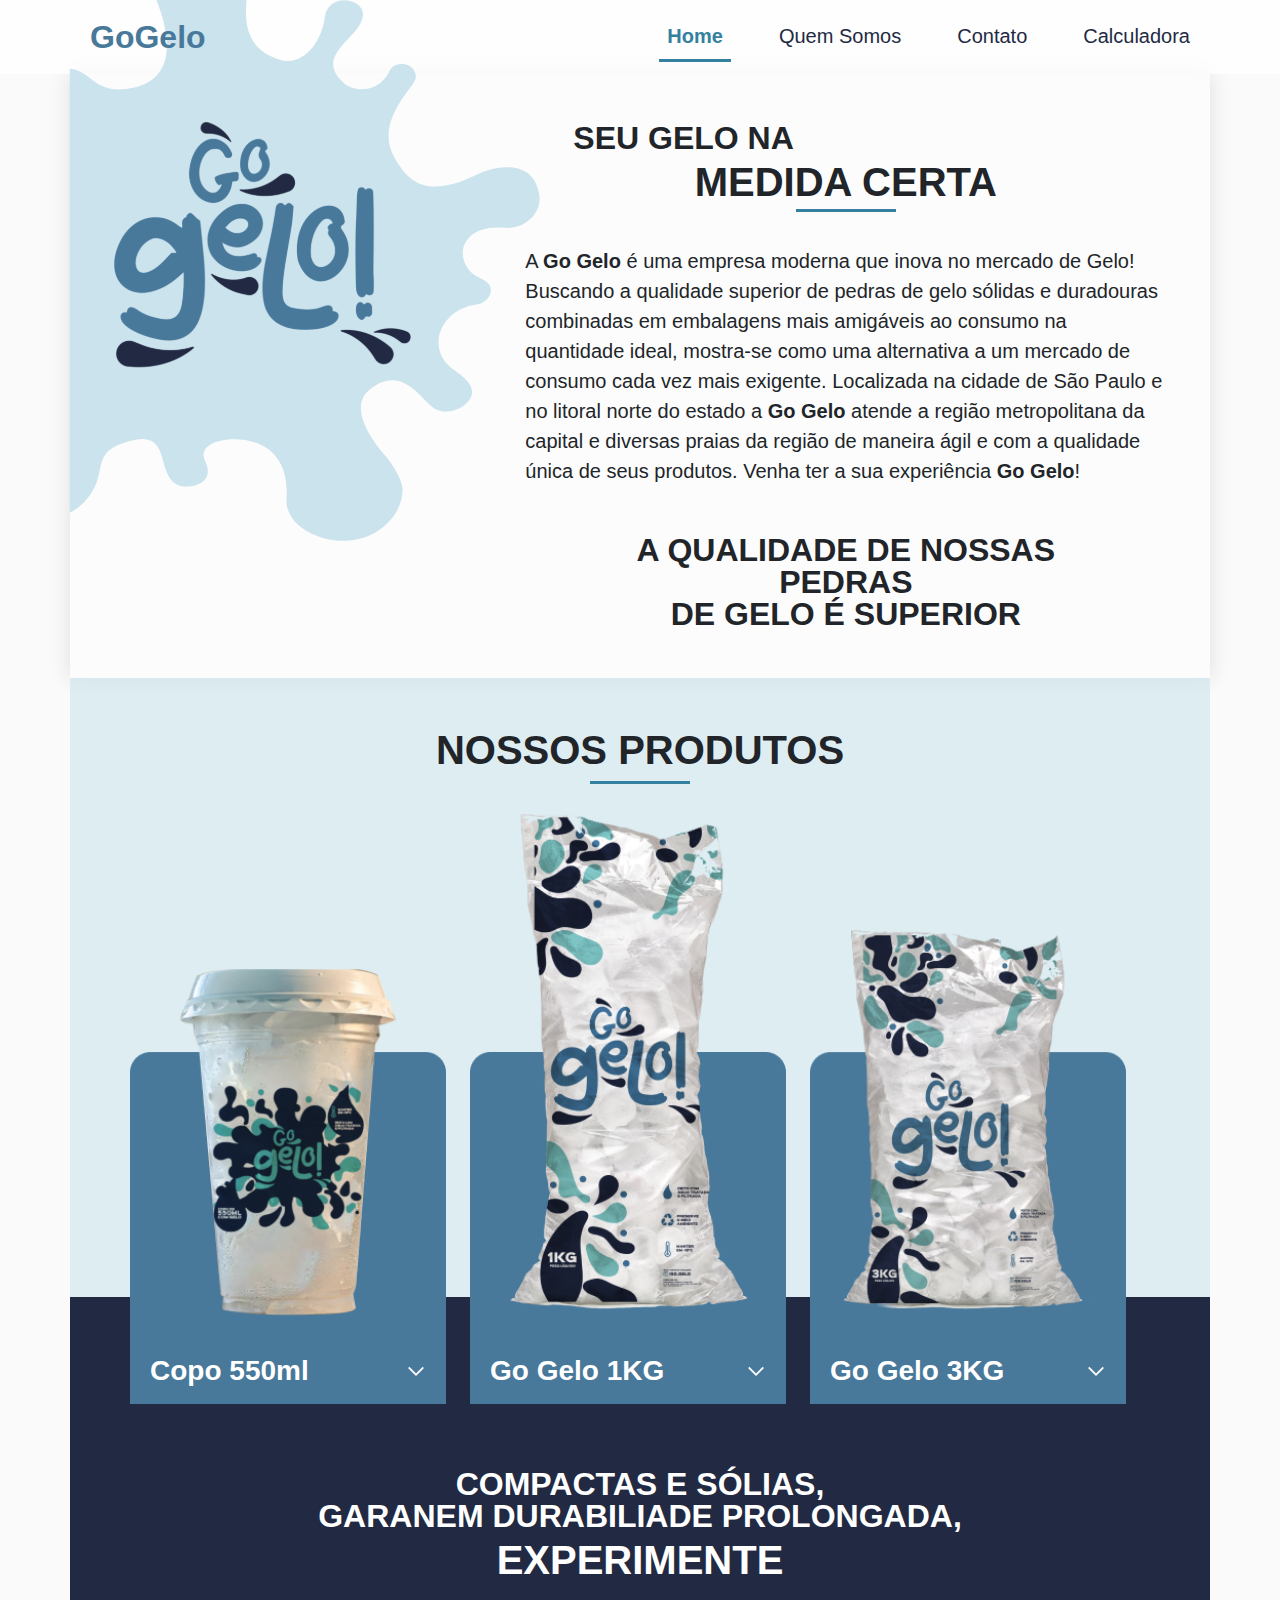
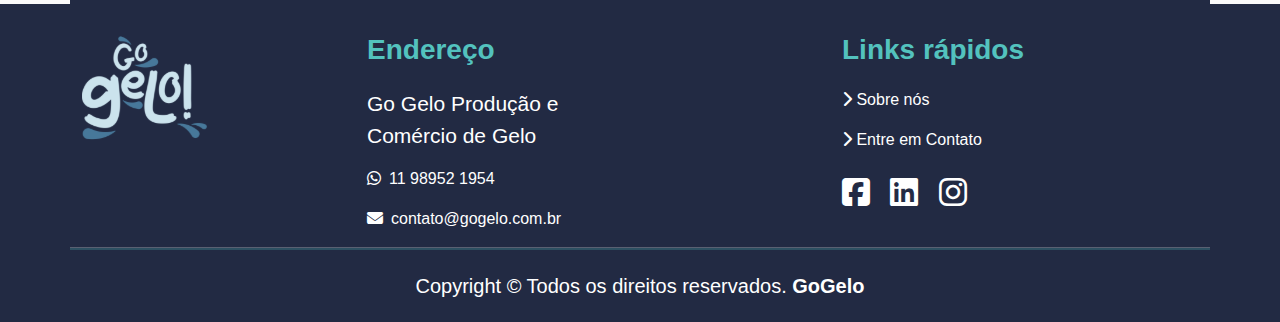
==== index.html @ 447f0b6b "Add files via upload" ====
<!DOCTYPE html>
<html lang="br">

<head>
    <meta charset="UTF-8">
    <meta name="viewport" content="width=device-width, initial-scale=1.0">
    <!-----icon------>
    <link rel="icon" type="imagem/png" href="assets/img/gelo.svg" />
    <!------imports css------->
    <link rel="stylesheet" href="assets/css/bootstrap.css">
    <link rel="stylesheet" href="assets/css/global.css">
    <link rel="stylesheet" href="assets/css/index.css">
    <!------import icons svg------>
    <link rel="stylesheet" href="https://cdnjs.cloudflare.com/ajax/libs/font-awesome/6.2.0/css/all.min.css" />
    <title>Home</title>
</head>

<body>
    <main class="main">
        <!-- menu -->
        <header class="header navbar navbar-expand-lg container-fluid z-2">
            <div class="container position-relative z-2">
                <img src="assets/img/gelo-2.svg" class="position-absolute ice z-0" alt="">
                <a class="navbar-brand fw-bold fs-2 ms-2 z-1 text-logo" href="index.html">GoGelo</a>
                <button class="navbar-toggler" type="button" data-bs-toggle="collapse"
                    data-bs-target="#navbarNavAltMarkup" aria-controls="navbarNavAltMarkup" aria-expanded="false"
                    aria-label="Toggle navigation">
                    <span class="navbar-toggler-icon"></span>
                </button>
                <div class="collapse navbar-collapse z-2" id="navbarNavAltMarkup">
                    <div class="navbar-nav ms-auto">
                        <a class="nav-link active" aria-current="page" href="index.html">Home</a>
                        <a class="nav-link" href="quemsomos.html">Quem Somos</a>
                        <a class="nav-link" href="contato.html">Contato</a>
                        <a class="nav-link" href="calculadora.html">Calculadora</a>
                    </div>
                </div>
            </div>
        </header>
        <!-- sessão 1 -->
        <section class="container">
            <div class="row justify-content-evenly white z-3">
                <div class="col-lg-4 mt-5 z-2">
                    <img src="assets/img/logo-1.svg" class="logo z-2">
                </div>
                <div class="col-lg-7 z-3">
                    <div class="row">
                        <h2 class="text-uppercase fw-bold lh-1 text-start mt-5 ms-5">Seu gelo na</h2>
                        <h1 class="text-uppercase fw-bold lh-1 text-center">medida certa</h1>
                        <div class="text-justify lh-base fs-5 mt-4">
                            A <span class="fw-bold">Go Gelo</span> é uma empresa moderna que inova no mercado de
                            Gelo! Buscando a
                            qualidade superior de pedras de gelo sólidas e duradouras combinadas em embalagens mais
                            amigáveis ao consumo na quantidade ideal, mostra-se como uma alternativa a um mercado de
                            consumo cada vez mais exigente.
                            Localizada na cidade de São Paulo e no litoral norte do estado a <span class="fw-bold">Go
                                Gelo</span>
                            atende
                            a região metropolitana da capital e diversas praias da região de maneira ágil e com a
                            qualidade única de seus produtos.
                            Venha ter a sua experiência <span class="fw-bold">Go Gelo</span>!
                        </div>
                    </div>
                    <h2 class=" text-uppercase fw-bold text-center m-5 lh-1">A QUALIDADE DE NOSSAS PEDRAS
                        <br>DE GELO É SUPERIOR
                    </h2>
                </div>
            </div>
        </section>
        <!-- sessão 2 -->
        <section class="container-fluid details">
            <div class="container blue p-5 position-relative">
                <h1 class="text-uppercase fw-bold text-center">Nossos Produtos</h1>
                <div class="row mt-4 container justify-content-center align-items-end">
                    <!-- card 1 -->
                    <div class="col-xl-4 z-1 card-box">
                        <div class="card bg-transparent border-0 position-relative">
                            <img src="assets/img/Gelo_Copo.png" class="">
                        </div>
                        <div class="accordion accordion-flush" id="accordionFlushExample">
                            <div class="accordion-item">
                                <h2 class="accordion-header" id="flush-headingOne">
                                    <button class="accordion-button fw-bold fs-3 collapsed" type="button"
                                        data-bs-toggle="collapse" data-bs-target="#flush-collapseOne"
                                        aria-expanded="false" aria-controls="flush-collapseOne">
                                        Copo 550ml
                                    </button>
                                </h2>
                                <div id="flush-collapseOne" class="accordion-collapse collapse"
                                    aria-labelledby="flush-headingOne" data-bs-parent="#accordionFlushExample">
                                    <div class="accordion-body">Na medida certa para gelar a sua
                                        bebida na hora. Embalado em
                                        copo resistente e lacrado com a
                                        qualidade Go Gelo.</div>
                                </div>
                            </div>
                        </div>
                    </div>
                    <!-- card 2 -->
                    <div class="col-xl-4 z-1 card-box">
                        <div class="card bg-transparent border-0">
                            <img src="assets/img/Gelo_1K.png" class="img-box">
                        </div>
                        <div class="accordion accordion-flush" id="accordionFlushExample">
                            <div class="accordion-item">
                                <h2 class="accordion-header" id="flush-headingTwo">
                                    <button class="accordion-button fw-bold fs-3 collapsed" type="button"
                                        data-bs-toggle="collapse" data-bs-target="#flush-collapseTwo"
                                        aria-expanded="false" aria-controls="flush-collapseTwo">
                                        Go Gelo 1KG
                                    </button>
                                </h2>
                                <div id="flush-collapseTwo" class="accordion-collapse collapse"
                                    aria-labelledby="flush-headingTwo" data-bs-parent="#accordionFlushExample">
                                    <div class="accordion-body">Saco ideal para transporte e
                                        armazenamento fácil. Cabe em
                                        qualquer canto de seu congelador!
                                        Seu formato anatômico facilita
                                        carregar para onde quiser e dividir
                                        com seus amigos.</div>
                                </div>
                            </div>
                        </div>
                    </div>
                    <!-- card 3 -->
                    <div class="col-xl-4 z-1 card-box">
                        <div class="card bg-transparent border-0">
                            <img src="assets/img/Gelo_3K.png" class="img-box">
                        </div>
                        <div class="accordion accordion-flush" id="accordionFlushExample">
                            <div class="accordion-item">
                                <h2 class="accordion-header" id="flush-headingThree">
                                    <button class="accordion-button fw-bold fs-3 collapsed" type="button"
                                        data-bs-toggle="collapse" data-bs-target="#flush-collapseThree"
                                        aria-expanded="false" aria-controls="flush-collapseThree">
                                        Go Gelo 3KG
                                    </button>
                                </h2>
                                <div id="flush-collapseThree" class="accordion-collapse collapse"
                                    aria-labelledby="flush-headingThree" data-bs-parent="#accordionFlushExample">
                                    <div class="accordion-body">Tradicional saco de gelo de 3 Kg
                                        como você nunca viu. Muitos drinks
                                        e diversos usos no mais puro gelo
                                        com qualidade inédita. Perfeito
                                        também para usar em seu cooler
                                        sem desperdício!</div>
                                </div>
                            </div>
                        </div>
                    </div>
                </div>
            </div>
        </section>
        <div class=" titles container text-center p-3 darkblue">
            <h2 class="fw-bold fs-2 lh-1">COMPACTAS E SÓLIAS, <br>GARANEM DURABILIADE PROLONGADA,</h2>
            <h2 class="fw-bold fs-1 lh-1">EXPERIMENTE</h2>
        </div>
    </main>
    <!-- footer -->
    <footer class="footer pt-3 pb-3">
        <div class="container text-center text-md-start">
            <div class="row text-center text-md-start">
                <!-- coluna logo -->
                <div class="icon col-md-2 col-lg-2 col-xl-2h mt-3">
                    <img src="assets/img/logo-2.svg" class="" alt="">
                </div>
                <!-- coluna endereço -->
                <div class="col-md-3 col-lg-3 col-xl-3 mx-auto mt-3">
                    <h3 class="mb-4 fw-bold lh-1">Endereço</h3>
                    <p class="sub-title">Go Gelo Produção e Comércio de Gelo</p>
                    <p>
                        <li class="fa-brands fa-whatsapp me-2"></li>11 98952 1954
                    </p>
                    <p>
                        <li class="fa-solid fa-envelope me-2"></li></i>contato@gogelo.com.br
                    </p>
                </div>
                <!-- coluna links rápidos -->
                <div class="col-md-3 col-lg-3 col-xl-3 mx-auto mt-3">
                    <h3 class="mb-4 fw-bold lh-1">Links rápidos</h3>
                    <p><a href="quemsomos.html" class="text-decoration-none"><i class="fa-solid fa-chevron-right"></i>
                            Sobre nós</a></p>
                    <p><a href="contato.html" class="text-decoration-none"><i class="fa-solid fa-chevron-right"></i>
                            Entre em Contato</a></p>
                    <ul class="list-unstylead list-inline">
                        <li class="list-inline-item"><i class="fa-brands fa-square-facebook fa-2x"></i><a href=""></a>
                        </li>
                        <li class="list-inline-item"><i class="fa-brands fa-linkedin fa-2x m-2"></i><a href=""></a></li>
                        <li class="list-inline-item"><i class="fa-brands fa-instagram fa-2x"></i><a href=""></a></li>
                    </ul>
                </div>
                <hr class="mb-4">
                <div class="text-center">
                    <h5>Copyright &copy; Todos os direitos reservados. <span class="fw-bold">GoGelo</span></h5>
                </div>
            </div>
        </div>
    </footer>
    <!-- js bootstrap -->
    <script src="https://cdn.jsdelivr.net/npm/bootstrap@5.2.3/dist/js/bootstrap.bundle.min.js"></script>
    <script src="assets/js/contato.js"></script>
</body>

</html>
---- assets/css/global.css ----
@import url('https://fonts.cdnfonts.com/css/sinkin-sans-400-regular?styles=16766,16759,16767,16769,16771');

* {
    padding: 0;
    margin: 0;
    border: 0;
    box-sizing: border-box;
    font-family: 'Sinkin Sans 400 Regular 400', sans-serif;
    scroll-behavior: smooth;
}

body {
    background: var(--lightgrey);
}

:root {
    --darkblue: #222A43;
    --bluepen: #48789A;
    --blue: #33809F;
    --blueice: #53C2BE;
    --lightblue: #CBE4ED;
    --lightgrey: #FAFAFA;
    --white: #FFFFFF;

    --tran-02: all 0.2s ease;
    --tran-03: all 0.3s ease;
    --tran-04: all 0.4s ease;
    --tran-05: all 0.5s ease;
    --tran-06: all 0.6s ease;
    --tran-07: all 0.7s ease;

    --shadow: 0 0 20px 1px rgb(0 0 0 / 10%);
}

h1 {
    margin-bottom: 10px;
    padding-bottom: 10px;
    position: relative;
}

h1:after {
    content: "";
    position: absolute;
    display: block;
    width: 100px;
    height: 3px;
    background: var(--blue);
    left: 0;
    right: 0;
    bottom: 0;
    margin: auto;
}

/* backgrounds */
.white {
    background: #ffffff65;
    box-shadow: var(--shadow);
    z-index: 2;
}

.blue {
    background: #cbe4ed98;
}

.darkblue {
    background-color: var(--darkblue);
}

/* header */
.header {
    background: #ffffffbb;
}

.text-logo {
    color: var(--bluepen);
}

.nav-link {
    margin-left: 40px;
    font-size: 20px;
    color: var(--darkblue);
}

.navbar-nav .nav-link.active {
    font-weight: bold;
    color: var(--blue);
    border-bottom: 3px solid var(--blue);
}

/* footer */
.footer .icon {
    height: 10px;
}

.footer {
    background: var(--darkblue);
    color: var(--white);
    list-style: none;
}

.footer h3 {
    color: var(--blueice);
}

.sub-title {
    font-size: 21px;
}

hr {
    color: var(--blue-ice);
    border-bottom: 2px solid var(--blueice);
}

.fa-brands,
.fa-solid {
    color: var(--blue-ice);
}

a {
    color: var(--white);
}
---- assets/css/index.css ----
.logo {
    width: 300px;
}

.ice {
    top: -300px;
    left: -162px;
}

.accordion-button {
    color: var(--white) !important;
    border-color: var(--white);
    background: var(--bluepen) !important;
}

.accordion-button::after {
    content: "";
    background-image: url("../img/arrow-down.png") !important;
}

.accordion-button:active,
.accordion-button:focus {
    border: none !important;
}

/* .card-box {
    z-index: 1;
} */

.blue:after {
    content: "";
    position: absolute;
    bottom: 0;
    left: 0;
    right: 0;
    height: calc(20%);
    background-color: var(--darkblue);
}

.titles {
    color: var(--white);
}
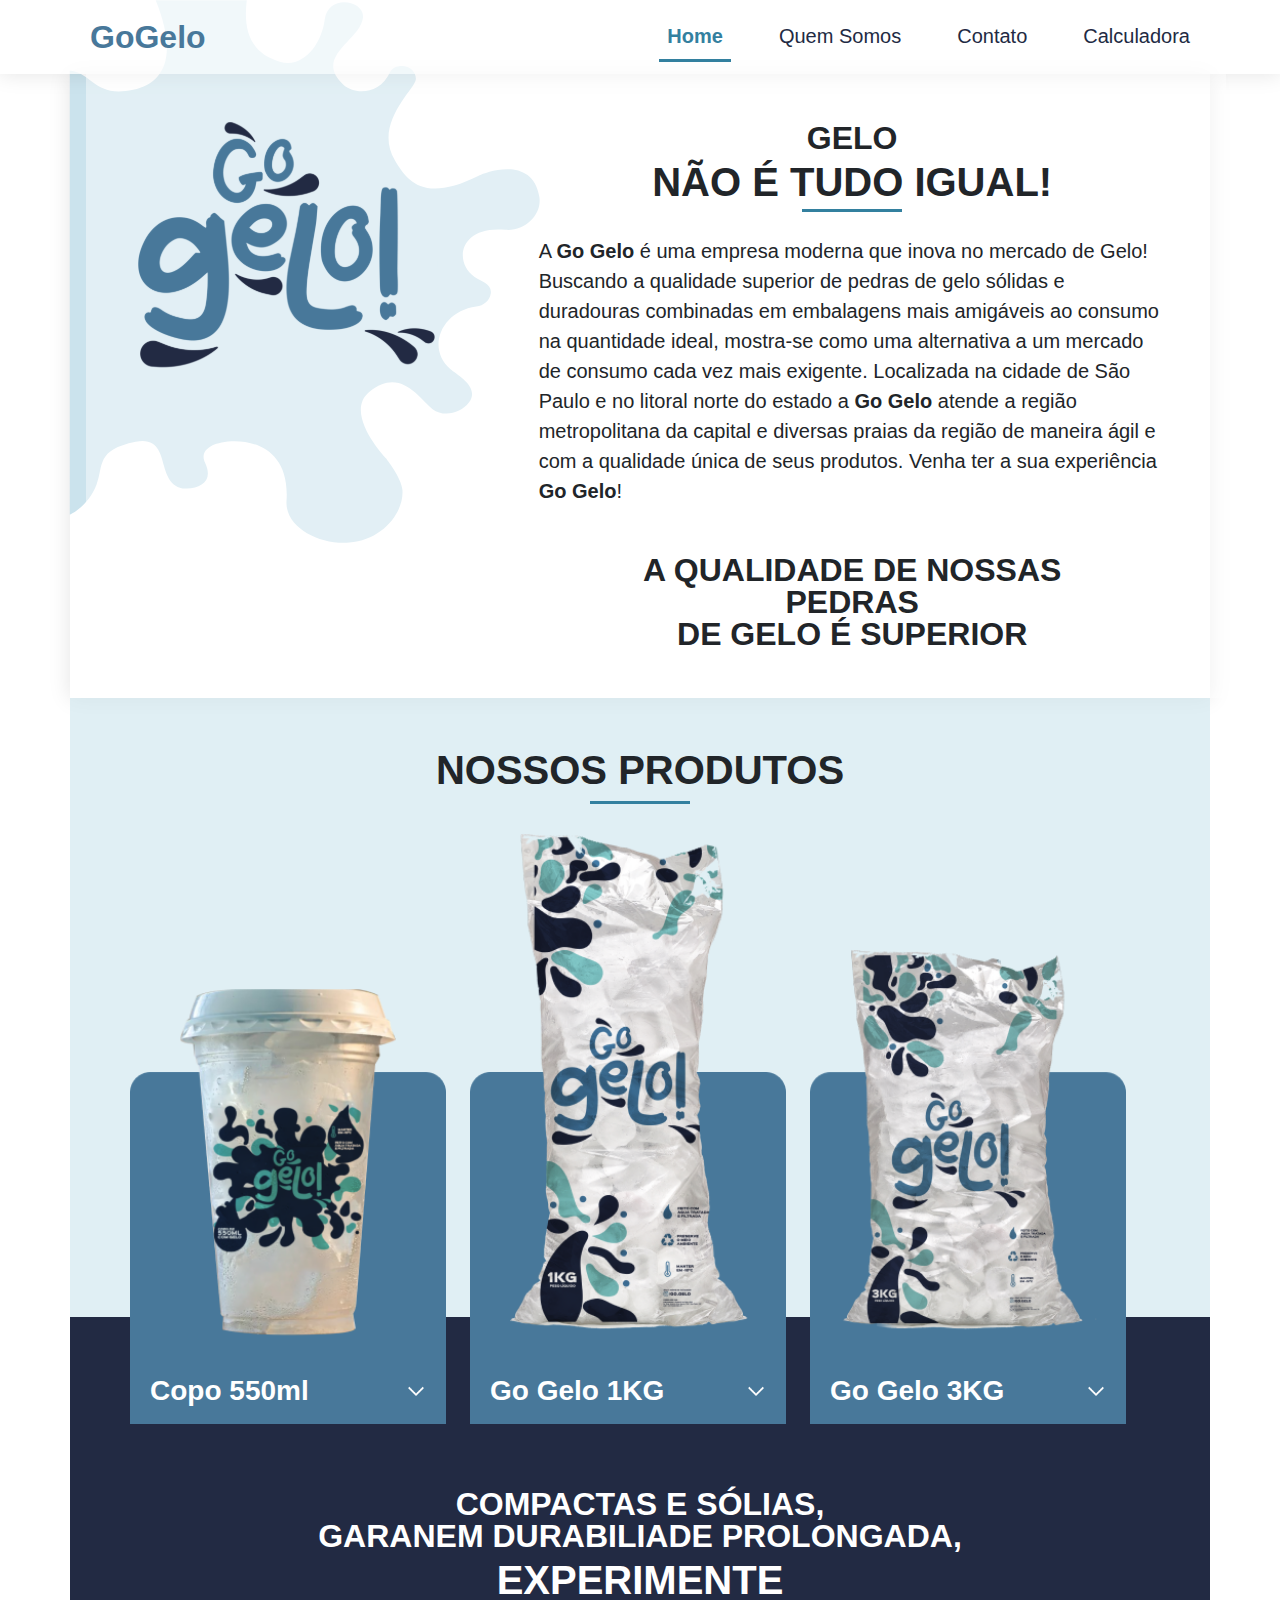
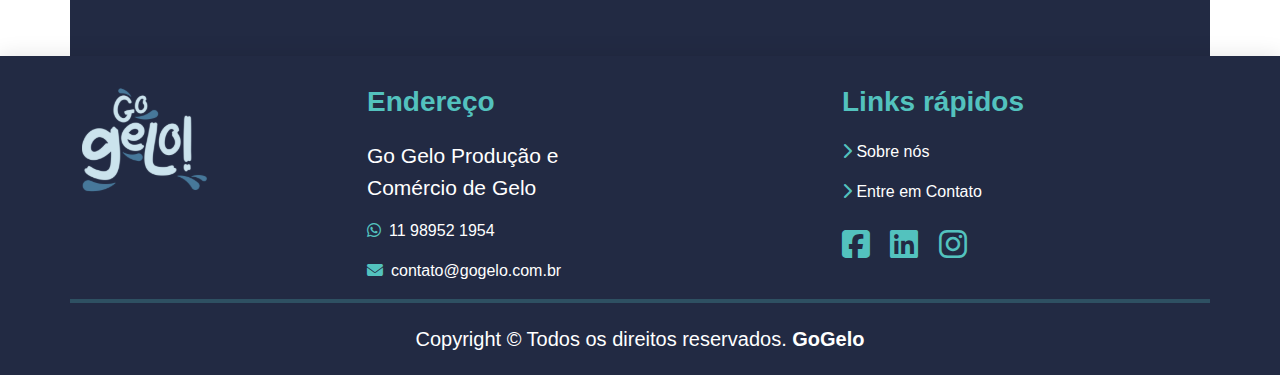
==== commit ade3fb96: "Add files via upload" ====
--- a/index.html
+++ b/index.html
@@ -18,16 +18,15 @@
 <body>
     <main class="main">
         <!-- menu -->
-        <header class="header navbar navbar-expand-lg container-fluid z-2">
-            <div class="container position-relative z-2">
-                <img src="assets/img/gelo-2.svg" class="position-absolute ice z-0" alt="">
-                <a class="navbar-brand fw-bold fs-2 ms-2 z-1 text-logo" href="index.html">GoGelo</a>
+        <header class="navbar navbar-expand-lg container-fluid header z-2">
+            <div class="container">
+                <a class="navbar-brand fw-bold fs-2 ms-2 z-3 text-logo" href="index.html">GoGelo</a>
                 <button class="navbar-toggler" type="button" data-bs-toggle="collapse"
                     data-bs-target="#navbarNavAltMarkup" aria-controls="navbarNavAltMarkup" aria-expanded="false"
                     aria-label="Toggle navigation">
                     <span class="navbar-toggler-icon"></span>
                 </button>
-                <div class="collapse navbar-collapse z-2" id="navbarNavAltMarkup">
+                <div class="collapse navbar-collapse" id="navbarNavAltMarkup">
                     <div class="navbar-nav ms-auto">
                         <a class="nav-link active" aria-current="page" href="index.html">Home</a>
                         <a class="nav-link" href="quemsomos.html">Quem Somos</a>
@@ -38,33 +37,39 @@
             </div>
         </header>
         <!-- sessão 1 -->
-        <section class="container">
-            <div class="row justify-content-evenly white z-3">
-                <div class="col-lg-4 mt-5 z-2">
-                    <img src="assets/img/logo-1.svg" class="logo z-2">
-                </div>
-                <div class="col-lg-7 z-3">
-                    <div class="row">
-                        <h2 class="text-uppercase fw-bold lh-1 text-start mt-5 ms-5">Seu gelo na</h2>
-                        <h1 class="text-uppercase fw-bold lh-1 text-center">medida certa</h1>
+        <section class="container  white-shadow">
+            <div class="row  position-relative">
+                <div class="image-position z-1">
+                    <img src="assets/img/gelo.svg" class="position-absolute ice" alt="">
+                </div>
+                <div class="container row justify-content-evenly z-2 white mx-3">
+                    <div class="col-lg-4 mt-5">
+                        <div class="">
+                            <img src="assets/img/logo-1.svg" class="logo">
+                        </div>
+                    </div>
+                    <div class="col-lg-7 me-2">
+                        <h2 class="text-uppercase fw-bold lh-1 text-center mt-5">Gelo</h2>
+                        <h1 class="text-uppercase fw-bold lh-1 text-center"> não é tudo igual!</h1>
                         <div class="text-justify lh-base fs-5 mt-4">
-                            A <span class="fw-bold">Go Gelo</span> é uma empresa moderna que inova no mercado de
+                            A <strong>Go Gelo</strong> é uma empresa moderna que inova no mercado de
                             Gelo! Buscando a
                             qualidade superior de pedras de gelo sólidas e duradouras combinadas em embalagens mais
                             amigáveis ao consumo na quantidade ideal, mostra-se como uma alternativa a um mercado de
                             consumo cada vez mais exigente.
-                            Localizada na cidade de São Paulo e no litoral norte do estado a <span class="fw-bold">Go
-                                Gelo</span>
+                            Localizada na cidade de São Paulo e no litoral norte do estado a <strong>Go
+                                Gelo</strong>
                             atende
                             a região metropolitana da capital e diversas praias da região de maneira ágil e com a
                             qualidade única de seus produtos.
-                            Venha ter a sua experiência <span class="fw-bold">Go Gelo</span>!
-                        </div>
-                    </div>
-                    <h2 class=" text-uppercase fw-bold text-center m-5 lh-1">A QUALIDADE DE NOSSAS PEDRAS
-                        <br>DE GELO É SUPERIOR
-                    </h2>
-                </div>
+                            Venha ter a sua experiência <strong>Go Gelo</strong>!
+                        </div>
+                        <h2 class=" text-uppercase fw-bold text-center m-5 lh-1">A QUALIDADE DE NOSSAS PEDRAS
+                            <br>DE GELO É SUPERIOR
+                        </h2>
+                    </div>
+                </div>
+
             </div>
         </section>
         <!-- sessão 2 -->
@@ -73,7 +78,7 @@
                 <h1 class="text-uppercase fw-bold text-center">Nossos Produtos</h1>
                 <div class="row mt-4 container justify-content-center align-items-end">
                     <!-- card 1 -->
-                    <div class="col-xl-4 z-1 card-box">
+                    <div class="col-xl-4 z-2 card-box">
                         <div class="card bg-transparent border-0 position-relative">
                             <img src="assets/img/Gelo_Copo.png" class="">
                         </div>
@@ -88,7 +93,8 @@
                                 </h2>
                                 <div id="flush-collapseOne" class="accordion-collapse collapse"
                                     aria-labelledby="flush-headingOne" data-bs-parent="#accordionFlushExample">
-                                    <div class="accordion-body">Na medida certa para gelar a sua
+                                    <div class="accordion-body fs-5 text-center fw-bold">
+                                        Na medida certa para gelar a sua
                                         bebida na hora. Embalado em
                                         copo resistente e lacrado com a
                                         qualidade Go Gelo.</div>
@@ -97,7 +103,7 @@
                         </div>
                     </div>
                     <!-- card 2 -->
-                    <div class="col-xl-4 z-1 card-box">
+                    <div class="col-xl-4 z-2 card-box">
                         <div class="card bg-transparent border-0">
                             <img src="assets/img/Gelo_1K.png" class="img-box">
                         </div>
@@ -112,7 +118,7 @@
                                 </h2>
                                 <div id="flush-collapseTwo" class="accordion-collapse collapse"
                                     aria-labelledby="flush-headingTwo" data-bs-parent="#accordionFlushExample">
-                                    <div class="accordion-body">Saco ideal para transporte e
+                                    <div class="accordion-body fs-5 text-center fw-bold">Saco ideal para transporte e
                                         armazenamento fácil. Cabe em
                                         qualquer canto de seu congelador!
                                         Seu formato anatômico facilita
@@ -123,7 +129,7 @@
                         </div>
                     </div>
                     <!-- card 3 -->
-                    <div class="col-xl-4 z-1 card-box">
+                    <div class="col-xl-4 z-2 card-box">
                         <div class="card bg-transparent border-0">
                             <img src="assets/img/Gelo_3K.png" class="img-box">
                         </div>
@@ -138,7 +144,8 @@
                                 </h2>
                                 <div id="flush-collapseThree" class="accordion-collapse collapse"
                                     aria-labelledby="flush-headingThree" data-bs-parent="#accordionFlushExample">
-                                    <div class="accordion-body">Tradicional saco de gelo de 3 Kg
+                                    <div class="accordion-body fs-5 text-center fw-bold">
+                                        Tradicional saco de gelo de 3 Kg
                                         como você nunca viu. Muitos drinks
                                         e diversos usos no mais puro gelo
                                         com qualidade inédita. Perfeito
@@ -151,7 +158,7 @@
                 </div>
             </div>
         </section>
-        <div class=" titles container text-center p-3 darkblue">
+        <div class=" titles container text-center pt-3 pb-5 darkblue">
             <h2 class="fw-bold fs-2 lh-1">COMPACTAS E SÓLIAS, <br>GARANEM DURABILIADE PROLONGADA,</h2>
             <h2 class="fw-bold fs-1 lh-1">EXPERIMENTE</h2>
         </div>
--- a/assets/css/global.css
+++ b/assets/css/global.css
@@ -9,16 +9,13 @@
     scroll-behavior: smooth;
 }
 
-body {
-    background: var(--lightgrey);
-}
-
 :root {
     --darkblue: #222A43;
     --bluepen: #48789A;
     --blue: #33809F;
     --blueice: #53C2BE;
     --lightblue: #CBE4ED;
+    --grey: #ADB5BD;
     --lightgrey: #FAFAFA;
     --white: #FFFFFF;
 
@@ -51,17 +48,22 @@
     margin: auto;
 }
 
-/* backgrounds */
-.white {
-    background: #ffffff65;
+/* backgrounds body */
+.white-shadow {
+    background: #ffffff70;
     box-shadow: var(--shadow);
-    z-index: 2;
 }
 
+.white {
+    background: #ffffff70;
+}
+
+/* backgrounds section-2 main page */
 .blue {
     background: #cbe4ed98;
 }
 
+/* backgrounds footer */
 .darkblue {
     background-color: var(--darkblue);
 }
@@ -69,6 +71,7 @@
 /* header */
 .header {
     background: #ffffffbb;
+    box-shadow: var(--shadow);
 }
 
 .text-logo {
@@ -96,6 +99,7 @@
     background: var(--darkblue);
     color: var(--white);
     list-style: none;
+    box-shadow: var(--shadow);
 }
 
 .footer h3 {
@@ -107,13 +111,13 @@
 }
 
 hr {
-    color: var(--blue-ice);
-    border-bottom: 2px solid var(--blueice);
+    color: var(--blueice);
+    border: 2px solid var(--blueice);
 }
 
 .fa-brands,
 .fa-solid {
-    color: var(--blue-ice);
+    color: var(--blueice);
 }
 
 a {
--- a/assets/css/index.css
+++ b/assets/css/index.css
@@ -3,8 +3,12 @@
 }
 
 .ice {
-    top: -300px;
+    top: -364px;
     left: -162px;
+}
+
+.accordion-body {
+    color: var(--blue);
 }
 
 .accordion-button {
@@ -23,10 +27,6 @@
     border: none !important;
 }
 
-/* .card-box {
-    z-index: 1;
-} */
-
 .blue:after {
     content: "";
     position: absolute;
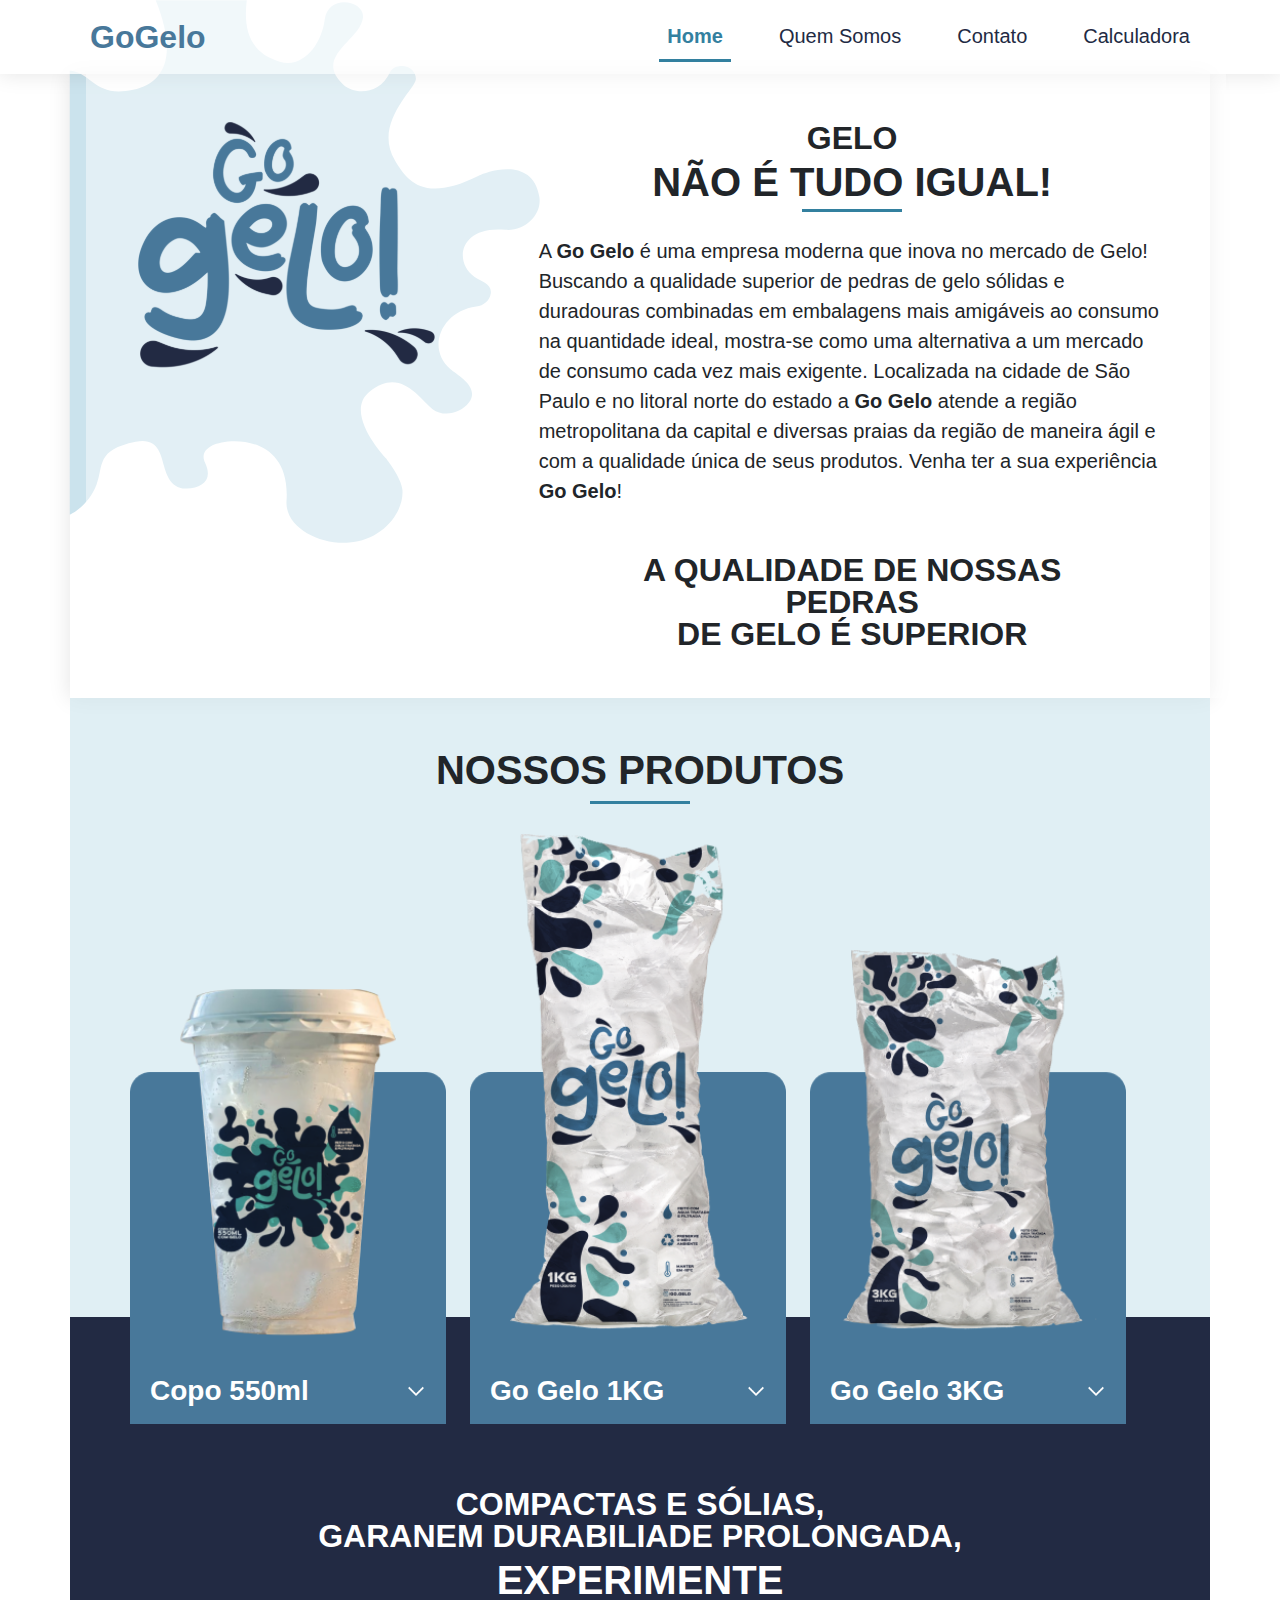
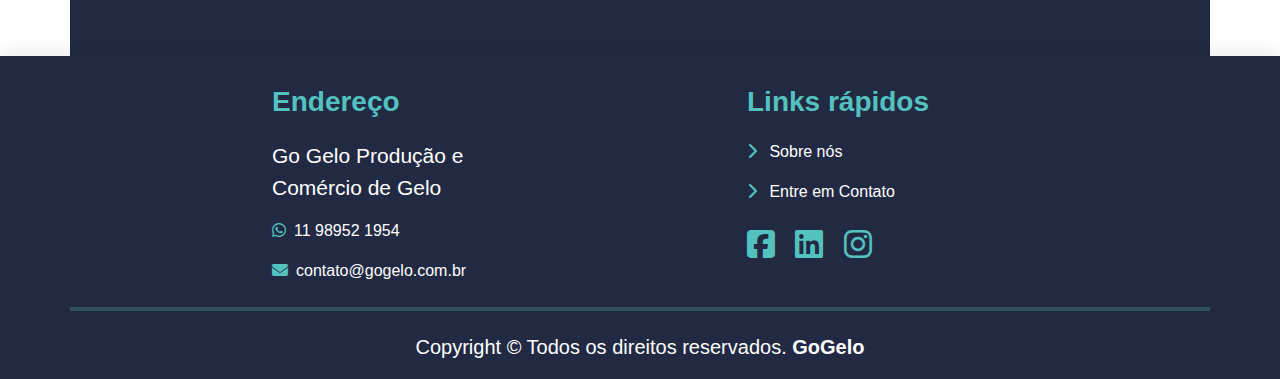
==== commit ec040d2b: "Add files via upload" ====
--- a/index.html
+++ b/index.html
@@ -164,15 +164,15 @@
         </div>
     </main>
     <!-- footer -->
-    <footer class="footer pt-3 pb-3">
-        <div class="container text-center text-md-start">
-            <div class="row text-center text-md-start">
+    <footer class="footer pt-3 ">
+        <div class="container">
+            <div class="row text-md-start justify-content-evenly">
                 <!-- coluna logo -->
-                <div class="icon col-md-2 col-lg-2 col-xl-2h mt-3">
+                <!-- <div class="icon col-md-2 mt-3">
                     <img src="assets/img/logo-2.svg" class="" alt="">
-                </div>
+                </div> -->
                 <!-- coluna endereço -->
-                <div class="col-md-3 col-lg-3 col-xl-3 mx-auto mt-3">
+                <div class="col-md-3 mt-3">
                     <h3 class="mb-4 fw-bold lh-1">Endereço</h3>
                     <p class="sub-title">Go Gelo Produção e Comércio de Gelo</p>
                     <p>
@@ -182,23 +182,42 @@
                         <li class="fa-solid fa-envelope me-2"></li></i>contato@gogelo.com.br
                     </p>
                 </div>
-                <!-- coluna links rápidos -->
-                <div class="col-md-3 col-lg-3 col-xl-3 mx-auto mt-3">
+                <!--coluna links rápidos-->
+                <div class="col-md-3 mt-3">
                     <h3 class="mb-4 fw-bold lh-1">Links rápidos</h3>
-                    <p><a href="quemsomos.html" class="text-decoration-none"><i class="fa-solid fa-chevron-right"></i>
-                            Sobre nós</a></p>
-                    <p><a href="contato.html" class="text-decoration-none"><i class="fa-solid fa-chevron-right"></i>
-                            Entre em Contato</a></p>
+                    <p>
+                        <a href="quemsomos.html" class="text-decoration-none">
+                            <i class="fa-solid fa-chevron-right me-2"></i>
+                            Sobre nós
+                        </a>
+                    </p>
+                    <p>
+                        <a href="contato.html" class="text-decoration-none">
+                            <i class="fa-solid fa-chevron-right me-2"></i>
+                            Entre em Contato
+                        </a>
+                    </p>
                     <ul class="list-unstylead list-inline">
-                        <li class="list-inline-item"><i class="fa-brands fa-square-facebook fa-2x"></i><a href=""></a>
+                        <li class="list-inline-item">
+                            <a href="https://www.facebook.com/go.gelo/">
+                                <i class="fa-brands fa-square-facebook fa-2x"></i>
+                            </a>
                         </li>
-                        <li class="list-inline-item"><i class="fa-brands fa-linkedin fa-2x m-2"></i><a href=""></a></li>
-                        <li class="list-inline-item"><i class="fa-brands fa-instagram fa-2x"></i><a href=""></a></li>
+                        <li class="list-inline-item">
+                            <a href="https://www.linkedin.com/company/go-gelo-produ%C3%A7%C3%A3o-e-com%C3%A9rcio-de-gelo/">
+                                <i class="fa-brands fa-linkedin fa-2x m-2"></i>
+                            </a>
+                        </li>
+                        <li class="list-inline-item">
+                            <a href="https://www.instagram.com/go.gelo/">
+                                <i class="fa-brands fa-instagram fa-2x"></i>
+                            </a>
+                        </li>
                     </ul>
                 </div>
-                <hr class="mb-4">
-                <div class="text-center">
-                    <h5>Copyright &copy; Todos os direitos reservados. <span class="fw-bold">GoGelo</span></h5>
+                <hr class="mt-2">
+                <div class="text-center p-2 mb-1">
+                    <h5>Copyright &copy; Todos os direitos reservados. <strong>GoGelo</strong></h5>
                 </div>
             </div>
         </div>
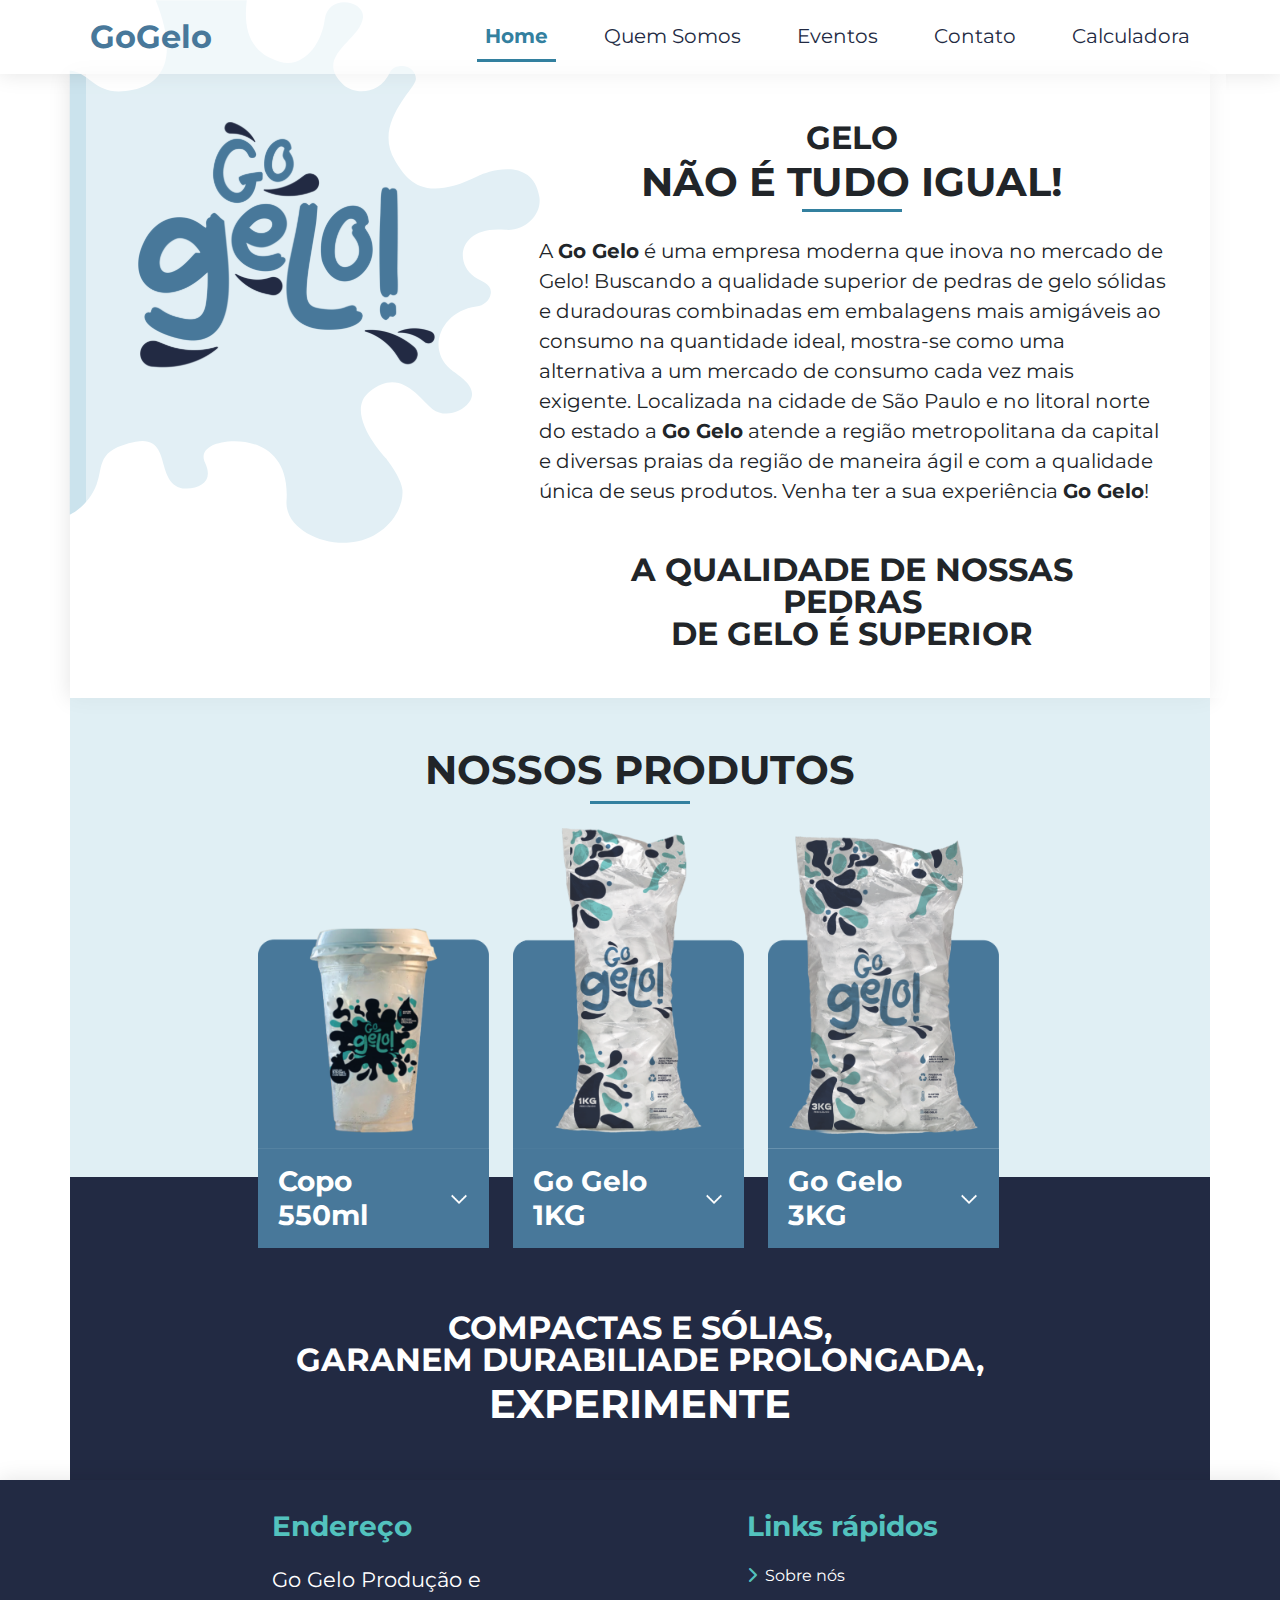
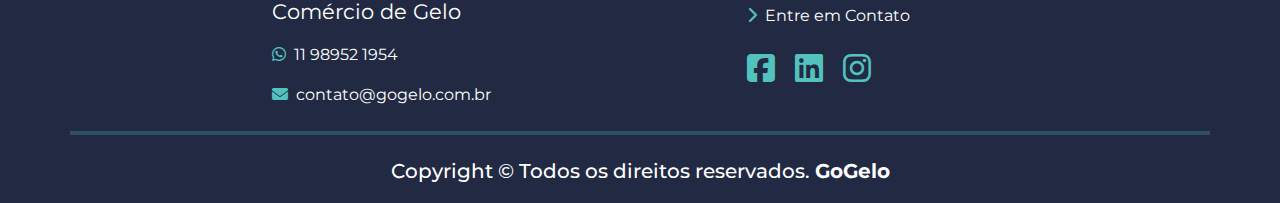
==== commit ca033de2: "Add files via upload" ====
--- a/index.html
+++ b/index.html
@@ -30,6 +30,7 @@
                     <div class="navbar-nav ms-auto">
                         <a class="nav-link active" aria-current="page" href="index.html">Home</a>
                         <a class="nav-link" href="quemsomos.html">Quem Somos</a>
+                        <a class="nav-link" href="eventos.html">Eventos</a>
                         <a class="nav-link" href="contato.html">Contato</a>
                         <a class="nav-link" href="calculadora.html">Calculadora</a>
                     </div>
@@ -39,7 +40,7 @@
         <!-- sessão 1 -->
         <section class="container  white-shadow">
             <div class="row  position-relative">
-                <div class="image-position z-1">
+                <div class="z-1">
                     <img src="assets/img/gelo.svg" class="position-absolute ice" alt="">
                 </div>
                 <div class="container row justify-content-evenly z-2 white mx-3">
@@ -78,9 +79,9 @@
                 <h1 class="text-uppercase fw-bold text-center">Nossos Produtos</h1>
                 <div class="row mt-4 container justify-content-center align-items-end">
                     <!-- card 1 -->
-                    <div class="col-xl-4 z-2 card-box">
+                    <div class="col-xl-3 z-2 card-box">
                         <div class="card bg-transparent border-0 position-relative">
-                            <img src="assets/img/Gelo_Copo.png" class="">
+                            <img src="assets/img/Gelo_Copo.png">
                         </div>
                         <div class="accordion accordion-flush" id="accordionFlushExample">
                             <div class="accordion-item">
@@ -103,9 +104,9 @@
                         </div>
                     </div>
                     <!-- card 2 -->
-                    <div class="col-xl-4 z-2 card-box">
+                    <div class="col-xl-3 z-2 card-box">
                         <div class="card bg-transparent border-0">
-                            <img src="assets/img/Gelo_1K.png" class="img-box">
+                            <img src="assets/img/Gelo_1K.png">
                         </div>
                         <div class="accordion accordion-flush" id="accordionFlushExample">
                             <div class="accordion-item">
@@ -129,9 +130,9 @@
                         </div>
                     </div>
                     <!-- card 3 -->
-                    <div class="col-xl-4 z-2 card-box">
+                    <div class="col-xl-3 z-2 card-box">
                         <div class="card bg-transparent border-0">
-                            <img src="assets/img/Gelo_3K.png" class="img-box">
+                            <img src="assets/img/Gelo_3K.png">
                         </div>
                         <div class="accordion accordion-flush" id="accordionFlushExample">
                             <div class="accordion-item">
@@ -158,10 +159,11 @@
                 </div>
             </div>
         </section>
-        <div class=" titles container text-center pt-3 pb-5 darkblue">
+        <!-- sessão 3 -->
+        <section class=" titles container text-center pt-3 pb-5 darkblue">
             <h2 class="fw-bold fs-2 lh-1">COMPACTAS E SÓLIAS, <br>GARANEM DURABILIADE PROLONGADA,</h2>
             <h2 class="fw-bold fs-1 lh-1">EXPERIMENTE</h2>
-        </div>
+        </section>
     </main>
     <!-- footer -->
     <footer class="footer pt-3 ">
@@ -175,43 +177,26 @@
                 <div class="col-md-3 mt-3">
                     <h3 class="mb-4 fw-bold lh-1">Endereço</h3>
                     <p class="sub-title">Go Gelo Produção e Comércio de Gelo</p>
-                    <p>
-                        <li class="fa-brands fa-whatsapp me-2"></li>11 98952 1954
-                    </p>
-                    <p>
-                        <li class="fa-solid fa-envelope me-2"></li></i>contato@gogelo.com.br
-                    </p>
+                    <p><li class="fa-brands fa-whatsapp me-2"></li>11 98952 1954</p>
+                    <p><li class="fa-solid fa-envelope me-2"></li>contato@gogelo.com.br</p>
                 </div>
                 <!--coluna links rápidos-->
                 <div class="col-md-3 mt-3">
                     <h3 class="mb-4 fw-bold lh-1">Links rápidos</h3>
-                    <p>
-                        <a href="quemsomos.html" class="text-decoration-none">
-                            <i class="fa-solid fa-chevron-right me-2"></i>
-                            Sobre nós
-                        </a>
+                    <p><a href="quemsomos.html" class="text-decoration-none"><i class="fa-solid fa-chevron-right me-2"></i>Sobre nós</a>
                     </p>
                     <p>
-                        <a href="contato.html" class="text-decoration-none">
-                            <i class="fa-solid fa-chevron-right me-2"></i>
-                            Entre em Contato
-                        </a>
+                        <a href="contato.html" class="text-decoration-none"><i class="fa-solid fa-chevron-right me-2"></i>Entre em Contato</a>
                     </p>
                     <ul class="list-unstylead list-inline">
                         <li class="list-inline-item">
-                            <a href="https://www.facebook.com/go.gelo/">
-                                <i class="fa-brands fa-square-facebook fa-2x"></i>
-                            </a>
+                            <a href="https://www.facebook.com/profile.php?id=100094426327246"><i class="fa-brands fa-square-facebook fa-2x"></i></a>
                         </li>
                         <li class="list-inline-item">
-                            <a href="https://www.linkedin.com/company/go-gelo-produ%C3%A7%C3%A3o-e-com%C3%A9rcio-de-gelo/">
-                                <i class="fa-brands fa-linkedin fa-2x m-2"></i>
-                            </a>
+                            <a href="https://www.linkedin.com/company/go-gelo-produ%C3%A7%C3%A3o-e-com%C3%A9rcio-de-gelo/"><i class="fa-brands fa-linkedin fa-2x m-2"></i></a>
                         </li>
                         <li class="list-inline-item">
-                            <a href="https://www.instagram.com/go.gelo/">
-                                <i class="fa-brands fa-instagram fa-2x"></i>
-                            </a>
+                            <a href="https://www.instagram.com/go.gelo/"><i class="fa-brands fa-instagram fa-2x"></i></a>
                         </li>
                     </ul>
                 </div>
@@ -224,7 +209,6 @@
     </footer>
     <!-- js bootstrap -->
     <script src="https://cdn.jsdelivr.net/npm/bootstrap@5.2.3/dist/js/bootstrap.bundle.min.js"></script>
-    <script src="assets/js/contato.js"></script>
 </body>
 
 </html>--- a/assets/css/global.css
+++ b/assets/css/global.css
@@ -1,11 +1,16 @@
-@import url('https://fonts.cdnfonts.com/css/sinkin-sans-400-regular?styles=16766,16759,16767,16769,16771');
+@import url("https://fonts.googleapis.com/css2?family=Montserrat:wght@400;600;700&display=swap");
+
+/* @font-face {
+    font-family: 'Sinkin Sans 400 Regular 400';
+    src: local(Sinkin Sans), url(../font/SinkinSans-400Regular.otf);
+} */
 
 * {
     padding: 0;
     margin: 0;
     border: 0;
     box-sizing: border-box;
-    font-family: 'Sinkin Sans 400 Regular 400', sans-serif;
+    font-family: "Montserrat", sans-serif;
     scroll-behavior: smooth;
 }
 
--- a/assets/css/index.css
+++ b/assets/css/index.css
@@ -19,7 +19,7 @@
 
 .accordion-button::after {
     content: "";
-    background-image: url("../img/arrow-down.png") !important;
+    background-image: url('../img/arrow-down.png') !important;
 }
 
 .accordion-button:active,
